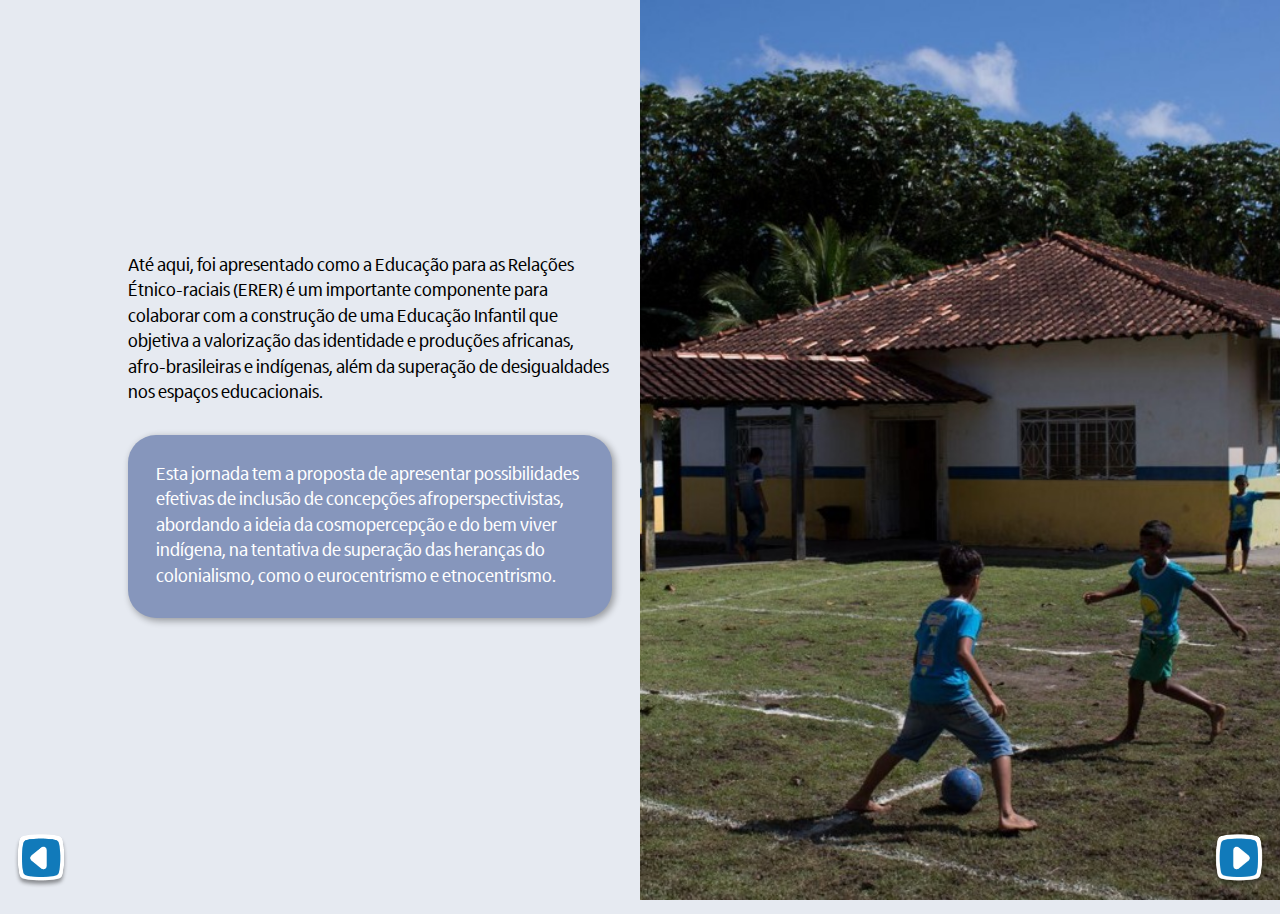
==== app/pages/pag02/index.html @ e30afdf7 "[INITIAL]" ====
<!DOCTYPE html>
<html></html>
<head>
  <meta charset="utf-8">
  <meta http-equiv="X-UA-Compatible" content="IE=edge">
  <meta name="viewport" content="width=device-width, initial-scale=1">
  <link rel="stylesheet" type="text/css" href="../../styles/reset.css"/>
  <link rel="stylesheet" type="text/css" href="../../styles/animate.min.css"/>
  <link rel="stylesheet" href="style.css">
  <link rel="stylesheet" type="text/css" href="../../modules/flamboyant-props.min.css"/>
</head>
<body role="application">
  <interection>
    <div class="container-interaction-arrows bottom   ">
      <button class="container-arrow container-arrow-left arrow-left" tabindex="1001" role="button" aria-label="Voltar para a tela anterior." title="Seta para esquerda."></button>
      <button class="container-arrow container-arrow-right arrow-right pulse" tabindex="1000" role="button" aria-label="Avançar para a próxima tela." title="Seta para direita."></button>
    </div>
  </interection>
  <body class="color-bg-11">
    <div class="simplePage">
      <section class="full-H">
        <div class="container-template-wildcard prop-bg-fixed">
          <div class="row-wrap">
            <div class="col    col-01   prop-pt5 prop-pb5 wow fadeInLeft" alt="" aria-label="" tabindex="-1">
              <div class="wrapper">
                <p class="text" tabindex="1">Até aqui, foi apresentado como a Educação para as Relações Étnico-raciais (ERER) é um importante componente para colaborar com a construção de uma Educação Infantil que objetiva a valorização das identidade e produções africanas, afro-brasileiras e indígenas, além da superação de desigualdades nos espaços educacionais.</p>
                <div class="container-item-card color-bg-12 card-border prop-p2 prop-mt2 prop-mb2 shadow wow zoomIn">
                  <p class="text color-white" tabindex="2">Esta jornada tem a proposta de apresentar possibilidades efetivas de inclusão de concepções afroperspectivistas, abordando a ideia da cosmopercepção e do bem viver indígena, na tentativa de superação das heranças do colonialismo, como o eurocentrismo e etnocentrismo.</p>
                </div>
              </div>
            </div>
            <div class="col col-bg   col-02   wow fadeInRight" alt="" aria-label="" tabindex="-1">
              <div class="col-bg-int" style="background-image: url(../../assets/img/n02-01.jpg);"></div>
              <div class="wrapper">
              </div>
            </div>
          </div>
        </div>
      </section>
    </div>
  </body>
</body>
<script src="../../scripts/jquery.min.js"></script>
<script src="../../scripts/jquery-ui.min.js"></script>
<script src="../../scripts/jquery.ui.touch-punch.min.js"></script>
<script src="../../scripts/components.mixin.scripts.js"></script>
<script src="../../scripts/page.js"></script>
<script src="script.js"></script>
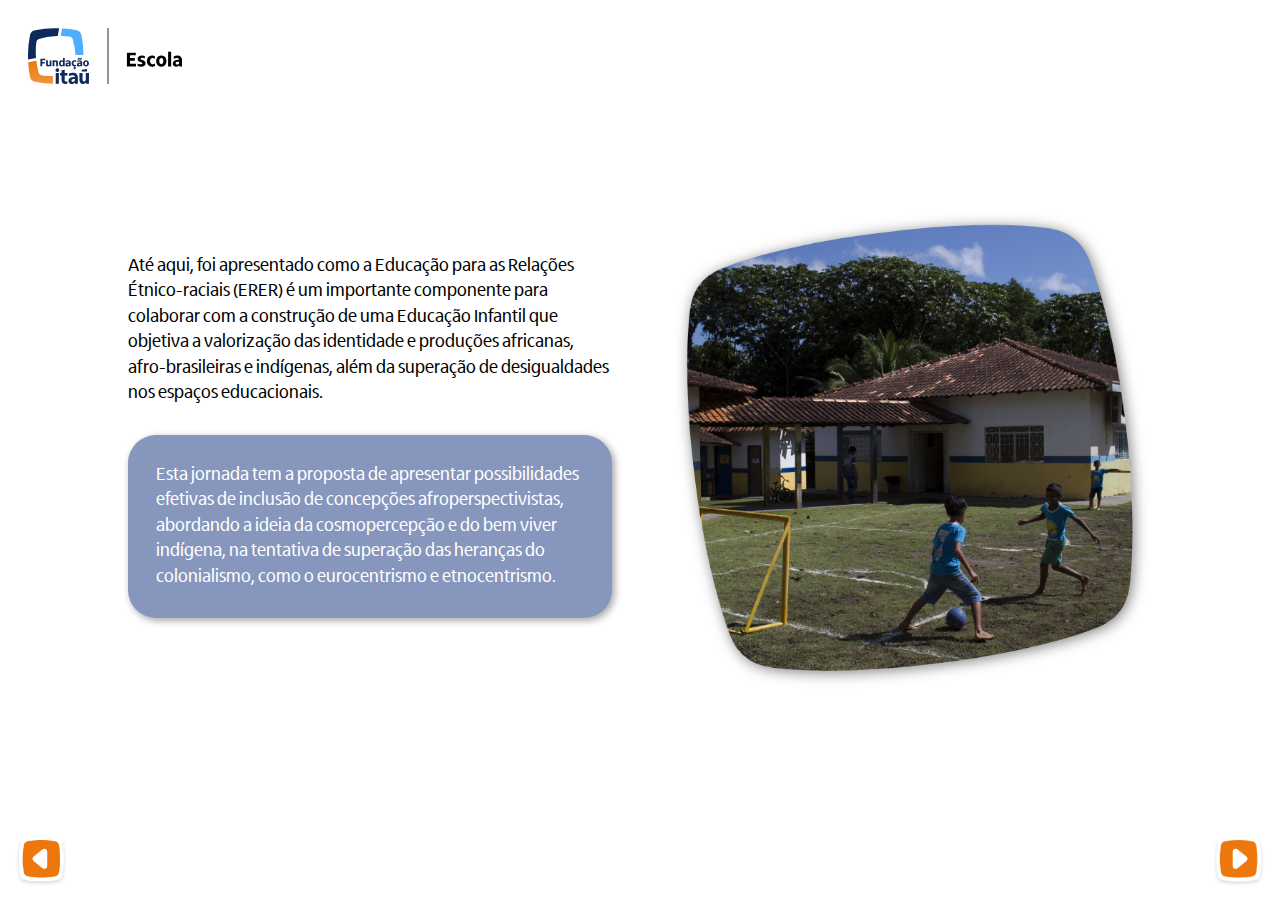
==== commit c6c617ae: "[refacture]" ====
--- a/app/pages/pag02/index.html
+++ b/app/pages/pag02/index.html
@@ -16,12 +16,12 @@
       <button class="container-arrow container-arrow-right arrow-right pulse" tabindex="1000" role="button" aria-label="Avançar para a próxima tela." title="Seta para direita."></button>
     </div>
   </interection>
-  <body class="color-bg-11">
+  <body class="color-bg-white">
     <div class="simplePage">
-      <section class="full-H">
+      <section class="full-H"><img class="logoTop" src="../../assets/img/logo-colorido.svg" alt="">
         <div class="container-template-wildcard prop-bg-fixed">
           <div class="row-wrap">
-            <div class="col    col-01   prop-pt5 prop-pb5 wow fadeInLeft" alt="" aria-label="" tabindex="-1">
+            <div class="col    col-01   prop-pt5 prop-pb5 prop-tablet-pb0 wow fadeInLeft" alt="" aria-label="" tabindex="-1">
               <div class="wrapper">
                 <p class="text" tabindex="1">Até aqui, foi apresentado como a Educação para as Relações Étnico-raciais (ERER) é um importante componente para colaborar com a construção de uma Educação Infantil que objetiva a valorização das identidade e produções africanas, afro-brasileiras e indígenas, além da superação de desigualdades nos espaços educacionais.</p>
                 <div class="container-item-card color-bg-12 card-border prop-p2 prop-mt2 prop-mb2 shadow wow zoomIn">
@@ -29,9 +29,10 @@
                 </div>
               </div>
             </div>
-            <div class="col col-bg   col-02   wow fadeInRight" alt="" aria-label="" tabindex="-1">
-              <div class="col-bg-int" style="background-image: url(../../assets/img/n02-01.jpg);"></div>
+            <div class="col    col-02   wow fadeInRight" alt="" aria-label="" tabindex="-1">
               <div class="wrapper">
+                <div class="container-image"><img class="img-shadow" src="../../assets/img/n02-01.png" alt="" aria-label="" tabindex="-1" aria-hidden="aria-hidden"/>
+                </div>
               </div>
             </div>
           </div>
--- a/app/pages/pag02/style.css
+++ b/app/pages/pag02/style.css
@@ -2833,8 +2833,8 @@
   bottom: auto !important;
 }
 ._access-icon {
-  width: 4rem !important;
-  height: 4rem !important;
+  width: 4.5rem !important;
+  height: 4.5rem !important;
   font-size: 1.4em !important;
   line-height: 0 !important;
   text-indent: 0 !important;
@@ -2853,9 +2853,9 @@
 ._access-icon::before {
   position: relative;
   content: '';
-  width: 80%;
-  height: 80%;
-  background: url('../../assets/img/acess05.png');
+  width: 90%;
+  height: 90%;
+  background: url('../../assets/img/acess.svg');
   background-repeat: no-repeat;
   background-size: contain;
 }
@@ -2897,7 +2897,7 @@
   background-color: transparent;
 }
 .modal.modal-comum {
-  background-color: #FADBBF;
+  background-color: rgba(14, 41, 91, 0.7);
 }
 .modal.modal-comum .flex-center .box {
   background-color: transparent;
@@ -3225,17 +3225,17 @@
 }
 .container-accordeon.accordeon-type02 .interaction-accordeon .bloco .corpbtn .accordeon-title {
   border-radius: 1rem;
-  background-color: #8696BC;
+  background-color: #ED770C;
   overflow: hidden;
   opacity: 1 !important;
 }
 .container-accordeon.accordeon-type02 .interaction-accordeon .bloco .corpbtn .accordeon-title .seta-container {
-  background-color: #8696BC;
-  border: solid 0.3rem #8696BC;
+  background-color: #ED770C;
+  border: solid 0.3rem #ED770C;
 }
 .container-accordeon.accordeon-type02 .interaction-accordeon .bloco .corpbtn .accordeon-texto {
   border-radius: 1rem;
-  background-color: #C2CADD;
+  background-color: #FADBBF;
 }
 .container-accordeon.accordeon-type04 .interaction-accordeon .bloco .corpbtn .accordeon-title {
   background-color: #117ABA;
@@ -3331,7 +3331,9 @@
   }
 }
 .container-slides .slider.model-carousel .owl-stage-outer .owl-stage .owl-item .owl-item-container {
+  padding: 0 2rem;
   opacity: 1;
+  filter: blur(3px);
 }
 .container-slides .slider.model-carousel .owl-stage-outer .owl-stage .owl-item .owl-item-container .col .wrapper {
   padding: 0rem !important;
@@ -3354,6 +3356,18 @@
 }
 .container-slides .slider.model-carousel .owl-stage-outer .owl-stage .owl-item .owl-item-container .container-item-card .text {
   color: #000000 !important;
+}
+.container-slides .slider.model-carousel .owl-stage-outer .owl-stage .owl-item.center {
+  border-left: 0.2rem solid #ED770C;
+  border-right: 0.2rem solid #ED770C;
+}
+@media (max-width: 900px) {
+  .container-slides .slider.model-carousel .owl-stage-outer .owl-stage .owl-item.center {
+    border: none;
+  }
+}
+.container-slides .slider.model-carousel .owl-stage-outer .owl-stage .owl-item.center .owl-item-container {
+  filter: blur(0);
 }
 .container-slides .slider.model-carousel .owl-stage-outer .owl-stage .owl-item.center .owl-item-container .container-item-card {
   background-color: #ED770C;
@@ -4215,5 +4229,19 @@
 .border-radius {
   border-radius: 2rem;
 }
+.logoTop {
+  position: absolute;
+  top: 2rem;
+  left: 2rem;
+  height: 4rem;
+  z-index: 1;
+}
+@media (max-width: 900px) {
+  .logoTop {
+    top: 1rem;
+    left: 5%;
+    height: 3rem;
+  }
+}
 
-/*# sourceMappingURL=[data-uri]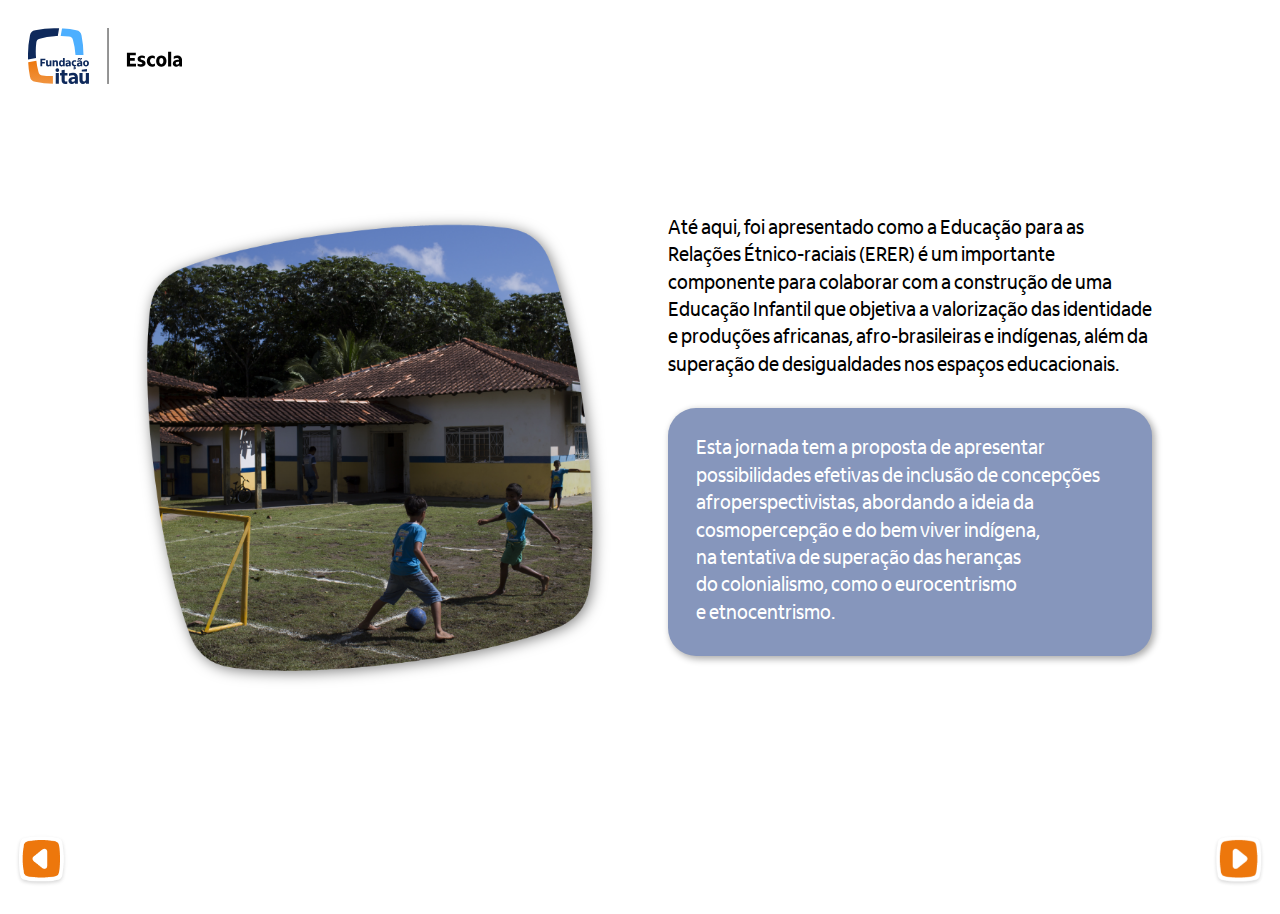
==== commit 61d720e2: "[INITIAL]" ====
--- a/app/pages/pag02/index.html
+++ b/app/pages/pag02/index.html
@@ -21,17 +21,17 @@
       <section class="full-H"><img class="logoTop" src="../../assets/img/logo-colorido.svg" alt="">
         <div class="container-template-wildcard prop-bg-fixed">
           <div class="row-wrap">
-            <div class="col    col-01   prop-pt5 prop-pb5 prop-tablet-pb0 wow fadeInLeft" alt="" aria-label="" tabindex="-1">
+            <div class="col    col-01   left" alt="" aria-label="" tabindex="-1">
+              <div class="wrapper">
+                <div class="container-image"><img class="img-shadow" src="../../assets/img/n02-01.png" alt="" aria-label="" tabindex="-1" aria-hidden="aria-hidden"/>
+                </div>
+              </div>
+            </div>
+            <div class="col    col-02   prop-pt5 prop-pb5 prop-tablet-pb0 right" alt="" aria-label="" tabindex="-1">
               <div class="wrapper">
                 <p class="text" tabindex="1">Até aqui, foi apresentado como a Educação para as Relações Étnico-raciais (ERER) é um importante componente para colaborar com a construção de uma Educação Infantil que objetiva a valorização das identidade e produções africanas, afro-brasileiras e indígenas, além da superação de desigualdades nos espaços educacionais.</p>
                 <div class="container-item-card color-bg-12 card-border prop-p2 prop-mt2 prop-mb2 shadow wow zoomIn">
                   <p class="text color-white" tabindex="2">Esta jornada tem a proposta de apresentar possibilidades efetivas de inclusão de concepções afroperspectivistas, abordando a ideia da cosmopercepção e do bem viver indígena, na tentativa de superação das heranças do colonialismo, como o eurocentrismo e etnocentrismo.</p>
-                </div>
-              </div>
-            </div>
-            <div class="col    col-02   wow fadeInRight" alt="" aria-label="" tabindex="-1">
-              <div class="wrapper">
-                <div class="container-image"><img class="img-shadow" src="../../assets/img/n02-01.png" alt="" aria-label="" tabindex="-1" aria-hidden="aria-hidden"/>
                 </div>
               </div>
             </div>
--- a/app/pages/pag02/style.css
+++ b/app/pages/pag02/style.css
@@ -1529,7 +1529,7 @@
 :root {
   --mobile: 550px;
   --tablet: 900px;
-  --notebook: 1380px;
+  --notebook: 1450px;
   --desktop: 1650px;
 }
 * {
@@ -1543,7 +1543,7 @@
   overflow-x: hidden;
   text-wrap: pretty;
 }
-@media (max-width: 1380px) {
+@media (max-width: 1450px) {
   html {
     font-size: 14px !important;
   }
@@ -2431,7 +2431,7 @@
   flex-direction: column;
   justify-content: center;
 }
-@media (max-width: 1380px) {
+@media (max-width: 1450px) {
 }
 @media (max-width: 900px) {
   section.full-H {
@@ -2451,7 +2451,7 @@
 section.full-H .col-bg {
   min-height: 100vh;
 }
-@media (max-width: 1380px) {
+@media (max-width: 1450px) {
 }
 @media (max-width: 900px) {
   section.full-H .col-bg {
@@ -2621,7 +2621,7 @@
   font-weight: bold;
   margin-bottom: calc(1rem * 2);
 }
-@media (max-width: 1380px) {
+@media (max-width: 1450px) {
   .bigtitle,
   h1 {
     font-size: 3.2rem;
@@ -2690,48 +2690,70 @@
     width: 100%;
   }
 }
+@media (max-width: 1450px) {
+  h4 {
+    font-size: 1.7rem;
+  }
+}
+@media (max-width: 900px) {
+  h4 {
+    font-size: 1.2rem;
+  }
+}
+@media (max-width: 550px) {
+  h4 {
+    font-size: 1.1rem;
+  }
+}
 .text,
 li,
-p {
+p,
+a {
   font-family: 'Itau Display Pro';
   font-size: 1.5rem;
   line-height: 1.4;
   color: #000000;
   font-weight: 400;
 }
-@media (max-width: 1380px) {
+@media (max-width: 1450px) {
   .text,
   li,
-  p {
-    font-size: 1.3rem;
+  p,
+  a {
+    font-size: 1.4rem;
   }
 }
 @media (max-width: 900px) {
   .text,
   li,
-  p {
+  p,
+  a {
     font-size: 1.2rem;
   }
 }
 @media (max-width: 550px) {
   .text,
   li,
-  p {
+  p,
+  a {
     font-size: 1.1rem;
   }
 }
 .text + .text,
 li + .text,
 p + .text,
+a + .text,
 .text + p,
 li + p,
-p + p {
+p + p,
+a + p {
   margin-top: calc(1rem * 1);
 }
 @media all and (-ms-high-contrast: none), (-ms-high-contrast: active) {
   .text,
   li,
-  p {
+  p,
+  a {
     width: 100%;
   }
 }
@@ -2739,6 +2761,12 @@
 small {
   font-family: 'Itau Display Pro';
   font-size: 1rem;
+}
+@media (max-width: 1450px) {
+  .smalltext,
+  small {
+    font-size: 1.15rem;
+  }
 }
 @media all and (-ms-high-contrast: none), (-ms-high-contrast: active) {
   .smalltext,
@@ -4244,4 +4272,4 @@
   }
 }
 
-/*# sourceMappingURL=[data-uri]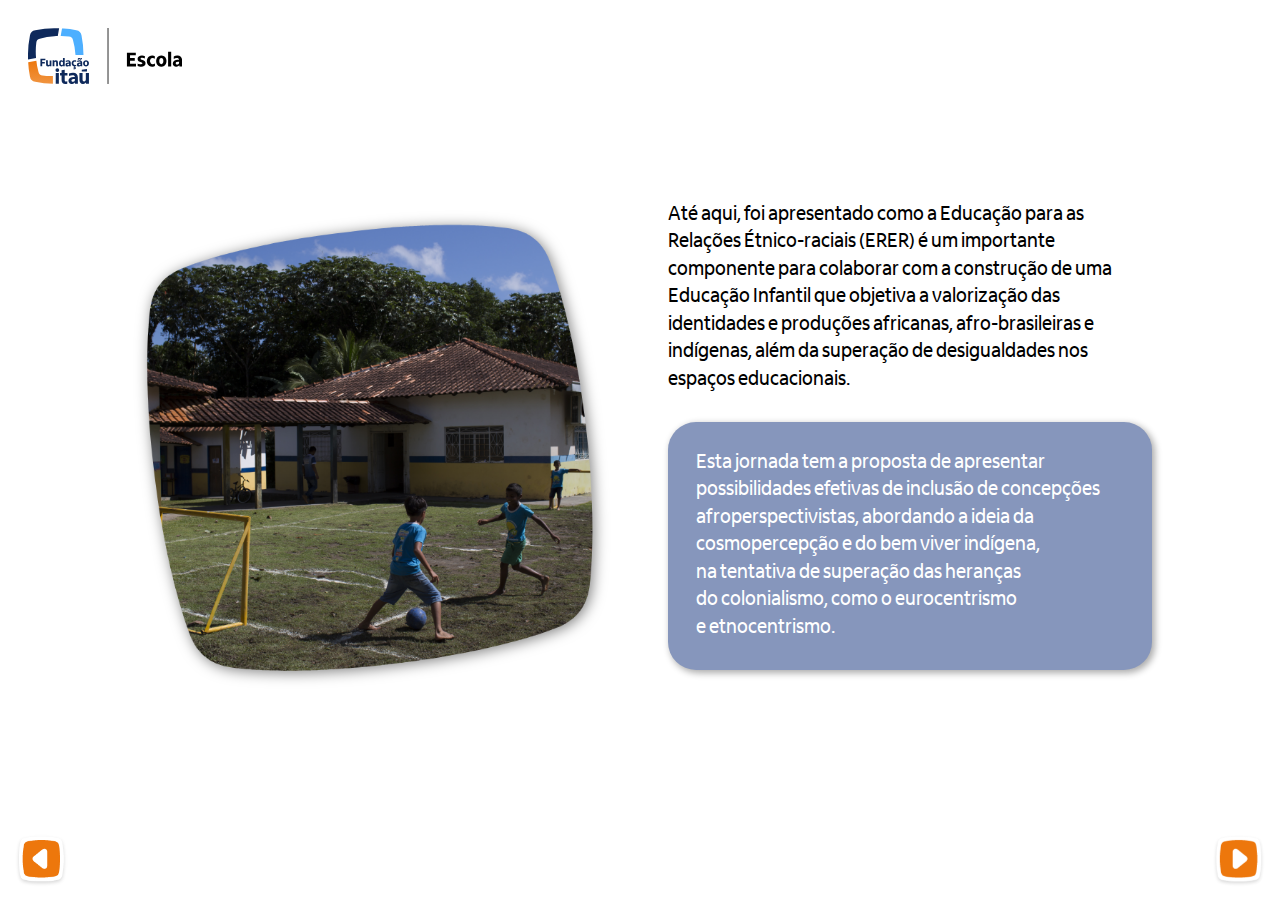
==== commit 6be1b846: "[INITIAL]" ====
--- a/app/pages/pag02/index.html
+++ b/app/pages/pag02/index.html
@@ -29,7 +29,7 @@
             </div>
             <div class="col    col-02   prop-pt5 prop-pb5 prop-tablet-pb0 right" alt="" aria-label="" tabindex="-1">
               <div class="wrapper">
-                <p class="text" tabindex="1">Até aqui, foi apresentado como a Educação para as Relações Étnico-raciais (ERER) é um importante componente para colaborar com a construção de uma Educação Infantil que objetiva a valorização das identidade e produções africanas, afro-brasileiras e indígenas, além da superação de desigualdades nos espaços educacionais.</p>
+                <p class="text" tabindex="1">Até aqui, foi apresentado como a Educação para as Relações Étnico-raciais (ERER) é um importante componente para colaborar com a construção de uma Educação Infantil que objetiva a valorização das identidades e produções africanas, afro-brasileiras e indígenas, além da superação de desigualdades nos espaços educacionais.</p>
                 <div class="container-item-card color-bg-12 card-border prop-p2 prop-mt2 prop-mb2 shadow wow zoomIn">
                   <p class="text color-white" tabindex="2">Esta jornada tem a proposta de apresentar possibilidades efetivas de inclusão de concepções afroperspectivistas, abordando a ideia da cosmopercepção e do bem viver indígena, na tentativa de superação das heranças do colonialismo, como o eurocentrismo e etnocentrismo.</p>
                 </div>
--- a/app/pages/pag02/style.css
+++ b/app/pages/pag02/style.css
@@ -4272,4 +4272,4 @@
   }
 }
 
-/*# sourceMappingURL=[data-uri]